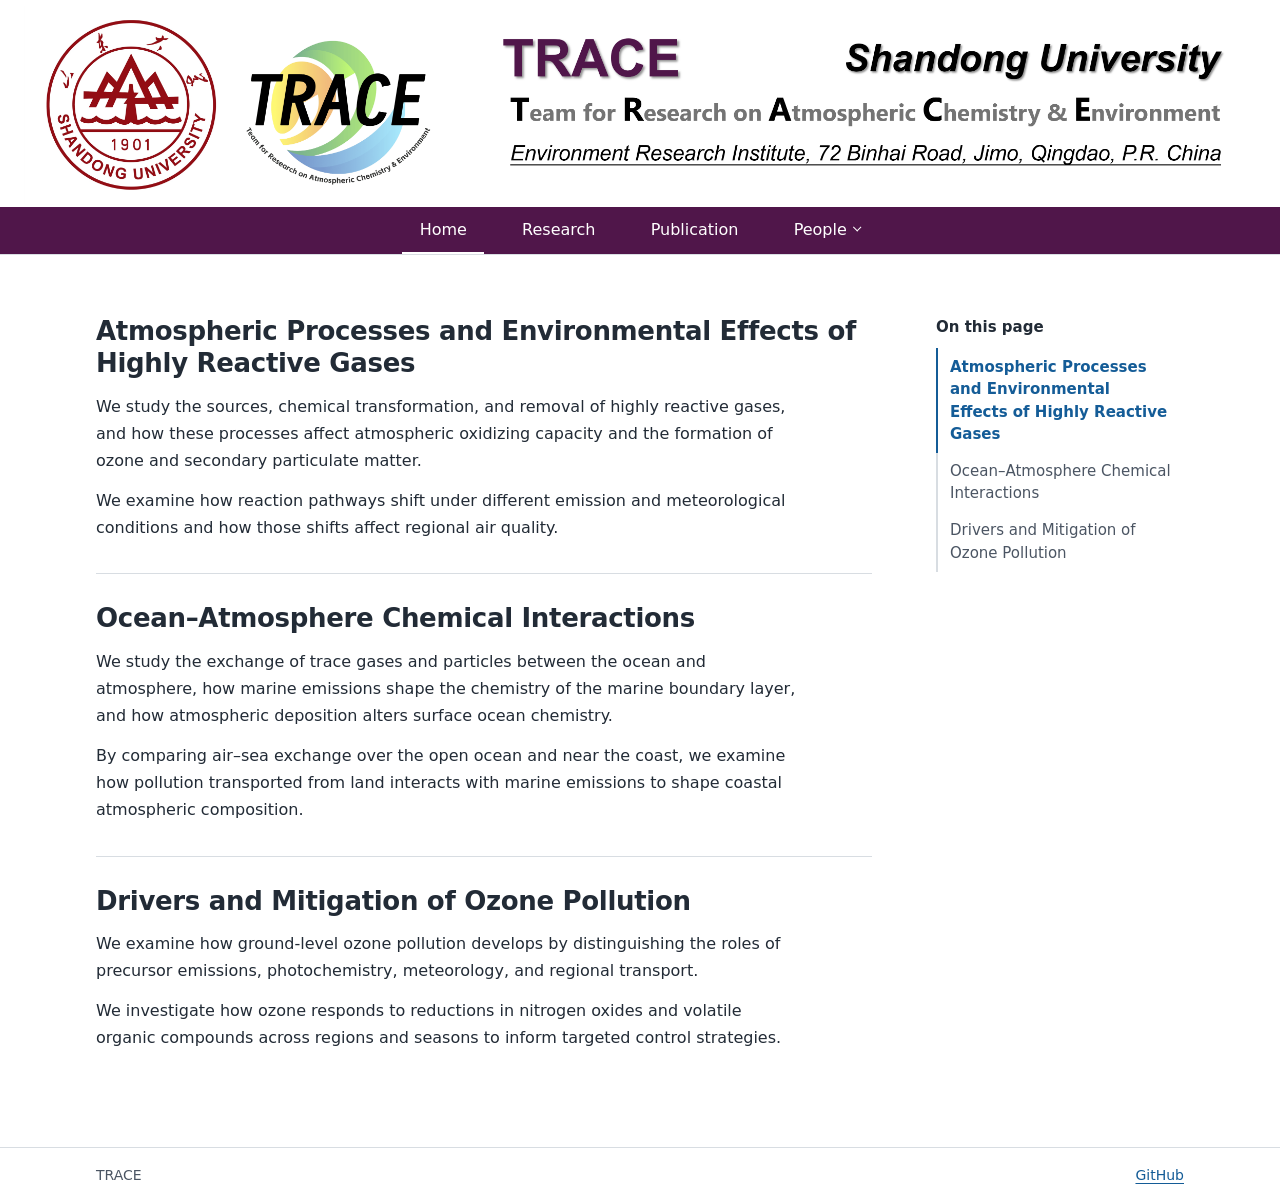
==== index.html @ aaafdc30 "Set the main navigation background to #50164A" ====
<!doctype html>
<html lang="en">
<head>
  <meta charset="utf-8">
  <meta name="viewport" content="width=device-width, initial-scale=1">
  <meta name="description" content="TRACE research on highly reactive gases, ocean–atmosphere chemical interactions, and the drivers and mitigation of ozone pollution.">
  <title>TRACE | Team for Research on Atmospheric Chemistry &amp; Environment</title>
  <link rel="stylesheet" href="./assets/site.css?v=17">
  <script src="./assets/navigation.js" defer></script>
</head>
<body>
  <a class="skip-link" href="#main">Skip to research topics</a>
  <header class="site-header">
    <div class="wrap masthead">
      <a class="brand" href="./">
        <img src="./assets/head.png?v=29a5ab8b" alt="TRACE at Shandong University. Team for Research on Atmospheric Chemistry &amp; Environment. Environment Research Institute, 72 Binhai Road, Jimo, Qingdao, China." width="4802" height="773">
      </a>
    </div>
    <nav class="site-nav" aria-label="Main navigation">
      <a href="./" aria-current="page">Home</a>
      <a href="./research/">Research</a>
      <a href="./publication/">Publication</a>
      <details class="people-menu">
        <summary>People</summary>
        <ul>
          <li><a href="./people/principal-investigator/">Principal Investigator</a></li>
          <li><a href="./people/faculty/">Faculty</a></li>
          <li><a href="./people/team-member/">Team Member</a></li>
          <li><a href="./people/alumni/">Alumni</a></li>
        </ul>
      </details>
    </nav>
  </header>

  <main id="main" class="wrap home-layout">
    <h1 class="visually-hidden">TRACE Research Topics</h1>
    <nav class="topic-nav" aria-labelledby="topic-nav-title">
      <p id="topic-nav-title">On this page</p>
      <ul>
        <li><a href="#reactive-gases" aria-current="location">Atmospheric Processes and Environmental Effects of Highly Reactive Gases</a></li>
        <li><a href="#ocean-atmosphere">Ocean–Atmosphere Chemical Interactions</a></li>
        <li><a href="#ozone">Drivers and Mitigation of Ozone Pollution</a></li>
      </ul>
    </nav>

    <div class="research-topics">
      <section id="reactive-gases" class="research-topic" aria-labelledby="reactive-gases-title">
        <h2 id="reactive-gases-title">Atmospheric Processes and Environmental Effects of Highly Reactive Gases</h2>
        <p>We study the sources, chemical transformation, and removal of highly reactive gases, and how these processes affect atmospheric oxidizing capacity and the formation of ozone and secondary particulate matter.</p>
        <p>We examine how reaction pathways shift under different emission and meteorological conditions and how those shifts affect regional air quality.</p>
      </section>

      <section id="ocean-atmosphere" class="research-topic" aria-labelledby="ocean-atmosphere-title">
        <h2 id="ocean-atmosphere-title">Ocean–Atmosphere Chemical Interactions</h2>
        <p>We study the exchange of trace gases and particles between the ocean and atmosphere, how marine emissions shape the chemistry of the marine boundary layer, and how atmospheric deposition alters surface ocean chemistry.</p>
        <p>By comparing air–sea exchange over the open ocean and near the coast, we examine how pollution transported from land interacts with marine emissions to shape coastal atmospheric composition.</p>
      </section>

      <section id="ozone" class="research-topic" aria-labelledby="ozone-title">
        <h2 id="ozone-title">Drivers and Mitigation of Ozone Pollution</h2>
        <p>We examine how ground-level ozone pollution develops by distinguishing the roles of precursor emissions, photochemistry, meteorology, and regional transport.</p>
        <p>We investigate how ozone responds to reductions in nitrogen oxides and volatile organic compounds across regions and seasons to inform targeted control strategies.</p>
      </section>
    </div>
  </main>

  <footer class="site-footer">
    <div class="wrap footer-inner"><span>TRACE</span><a href="https://github.com/Trace-sdu/trace-sdu.github.io">GitHub</a></div>
  </footer>

  <script>
    const topicLinks = [...document.querySelectorAll('.topic-nav a')];

    function selectTopic() {
      const current = topicLinks.find(link => link.hash === location.hash) ?? topicLinks[0];
      for (const link of topicLinks) {
        if (link === current) {
          link.setAttribute('aria-current', 'location');
        } else {
          link.removeAttribute('aria-current');
        }
      }
    }

    window.addEventListener('hashchange', selectTopic);
    selectTopic();
  </script>
</body>
</html>
---- assets/site.css ----
:root {
  color-scheme: light;
  --background: #fff;
  background-color: var(--background);
  --ink: #222b36;
  --muted: #4b5563;
  --link: #145c97;
  --rule: #d8dde2;
  --page-width: 68rem;
}

*, *::before, *::after { box-sizing: border-box; }

body {
  display: grid;
  grid-template-rows: auto 1fr auto;
  min-height: 100vh;
  min-height: 100svh;
  margin: 0;
  background-color: var(--background);
  color: var(--ink);
  font: 1rem/1.7 system-ui, sans-serif;
}

a { color: var(--link); text-underline-offset: .18em; }
a:hover { text-decoration-thickness: 2px; }
a:focus-visible { outline: 2px solid var(--link); outline-offset: 4px; }

.wrap { width: min(calc(100% - 3rem), var(--page-width)); margin-inline: auto; }

.skip-link {
  position: fixed;
  z-index: 1;
  top: .5rem;
  left: .5rem;
  padding: .5rem .75rem;
  background-color: var(--background);
  transform: translateY(-200%);
}
.skip-link:focus { transform: none; }

.visually-hidden {
  position: absolute;
  width: 1px;
  height: 1px;
  overflow: hidden;
  clip-path: inset(50%);
  white-space: nowrap;
}

.site-header { border-bottom: 1px solid var(--rule); }

.masthead {
  width: min(calc(100% - 3rem), 78rem);
  padding-block: .4rem .15rem;
}

.brand { display: block; }

.brand img {
  display: block;
  width: 100%;
  height: auto;
}

.site-nav {
  display: flex;
  flex-wrap: wrap;
  justify-content: center;
  gap: 0 clamp(.125rem, 2vw, 1.25rem);
  padding-inline: .5rem;
  background: #50164A;
}
.site-nav > a, .people-menu summary {
  padding: .55rem clamp(.4rem, 1.5vw, 1.1rem);
  border-bottom: 2px solid transparent;
  color: #fff;
  text-decoration: none;
}
.site-nav > a:hover, .site-nav > a[aria-current="page"],
.people-menu summary:hover, .people-menu[open] summary,
.people-menu:has(a[aria-current="page"]) summary {
  border-bottom-color: currentColor;
}

.people-menu { position: relative; }
.people-menu summary {
  display: flex;
  align-items: center;
  gap: .45rem;
  list-style: none;
  cursor: pointer;
}
.people-menu summary::-webkit-details-marker { display: none; }
.people-menu summary::after {
  content: "";
  width: .4rem;
  height: .4rem;
  border-right: 1px solid currentColor;
  border-bottom: 1px solid currentColor;
  transform: translateY(-.1rem) rotate(45deg);
}
.site-nav > a:focus-visible, .people-menu summary:focus-visible {
  outline: 2px solid #fff;
  outline-offset: -4px;
}
.people-menu ul {
  position: absolute;
  z-index: 2;
  inset-block-start: 100%;
  inset-inline-end: 0;
  min-width: max-content;
  margin: 0;
  padding: .25rem 0;
  border: 1px solid var(--rule);
  background: var(--background);
  list-style: none;
}
.people-menu li a {
  display: block;
  padding: .45rem .85rem;
  color: var(--ink);
  text-decoration: none;
}
.people-menu li a:hover, .people-menu li a[aria-current="page"] {
  color: var(--link);
  text-decoration: underline;
}
.people-menu li a:focus-visible { outline-offset: -2px; }

main { padding-block: clamp(2.25rem, 5vw, 3.75rem) clamp(3.5rem, 8vw, 6rem); }
h1, h2 { margin: 0; line-height: 1.25; }
h1 { font-size: clamp(1.85rem, 4vw, 2.45rem); letter-spacing: -.028em; }
h2 { font-size: 1.25rem; font-weight: 700; letter-spacing: -.012em; }
p { max-width: 68ch; margin: .8rem 0 0; }

.home-layout {
  display: grid;
  grid-template-columns: minmax(0, 1fr) minmax(12rem, 15.5rem);
  grid-template-areas: "topics index";
  gap: 2rem clamp(2rem, 5vw, 4rem);
  align-content: start;
  align-items: start;
}

.research-topics { grid-area: topics; }

.research-topic { scroll-margin-top: 1.5rem; }
.research-topic + .research-topic {
  margin-top: 2rem;
  padding-top: 1.75rem;
  border-top: 1px solid var(--rule);
}
.research-topic h2 { font-size: clamp(1.25rem, 2.5vw, 1.625rem); }
.research-topic p { max-width: 44rem; }
.research-topic:target h2 { color: var(--link); }

.topic-nav {
  grid-area: index;
  position: sticky;
  top: 1.5rem;
  font-size: .9375rem;
}
.topic-nav p { margin: 0 0 .5rem; font-weight: 700; }
.topic-nav ul { margin: 0; padding: 0; list-style: none; }
.topic-nav a {
  display: block;
  padding: .45rem .75rem;
  border-inline-start: 2px solid var(--rule);
  color: var(--muted);
  line-height: 1.5;
  text-decoration: none;
}
.topic-nav a:hover { color: var(--link); text-decoration: underline; }
.topic-nav a[aria-current="location"] {
  border-inline-start-color: var(--link);
  color: var(--link);
  font-weight: 650;
}

.content-section {
  max-width: 44rem;
  margin-top: 2rem;
  padding-top: 1.4rem;
  border-top: 1px solid var(--rule);
}

.content-section p { color: var(--muted); }

.profile-content { max-width: 52rem; margin-inline: auto; }

.profile-intro {
  display: grid;
  grid-template-columns: minmax(0, 1fr) clamp(6rem, 12vw, 9rem);
  align-items: start;
  gap: 1.5rem;
}
.profile-portrait { display: block; width: 100%; height: auto; }
.profile-role { margin-top: .6rem; font-weight: 650; }
.profile-affiliation { margin-top: .15rem; color: var(--muted); }
.profile-contact { margin: .9rem 0 0; }
.profile-contact > div { display: flex; flex-wrap: wrap; gap: 0 .75rem; }
.profile-contact dt { min-width: 6rem; font-weight: 650; }
.profile-contact dd, .profile-records dd { margin: 0; }

.profile-section {
  margin-top: 2rem;
  padding-top: 1.5rem;
  border-top: 1px solid var(--rule);
  scroll-margin-top: 1.5rem;
}
.profile-records { margin: .9rem 0 0; }
.profile-records > div {
  display: grid;
  grid-template-columns: minmax(6.25rem, 8rem) minmax(0, 1fr);
  gap: .75rem;
  margin-top: .45rem;
}
.profile-records dt { color: var(--muted); font-variant-numeric: tabular-nums; }
.profile-publications { margin-bottom: 0; padding-inline-start: 1.5rem; }
.profile-publications li { padding-inline-start: .2rem; }
.profile-publications li + li { margin-top: 1rem; }
.profile-publications p { max-width: none; margin-top: .1rem; color: var(--muted); }
.publication-title { font-weight: 650; }

.site-footer { border-top: 1px solid var(--rule); }

.footer-inner {
  display: flex;
  flex-wrap: wrap;
  justify-content: space-between;
  align-items: center;
  gap: .5rem 1rem;
  padding-block: 1rem;
  color: var(--muted);
  font-size: .875rem;
}

@media (max-width: 45rem) {
  .wrap { width: calc(100% - 2rem); }
  .site-nav > a, .people-menu summary, .people-menu li a { font-size: .875rem; }
  .home-layout {
    grid-template-columns: minmax(0, 1fr);
    grid-template-areas: "index" "topics";
  }
  .topic-nav { position: static; }
}

@media (max-width: 32rem) {
  .profile-intro { grid-template-columns: minmax(0, 1fr); }
  .profile-portrait { width: 8rem; }
}
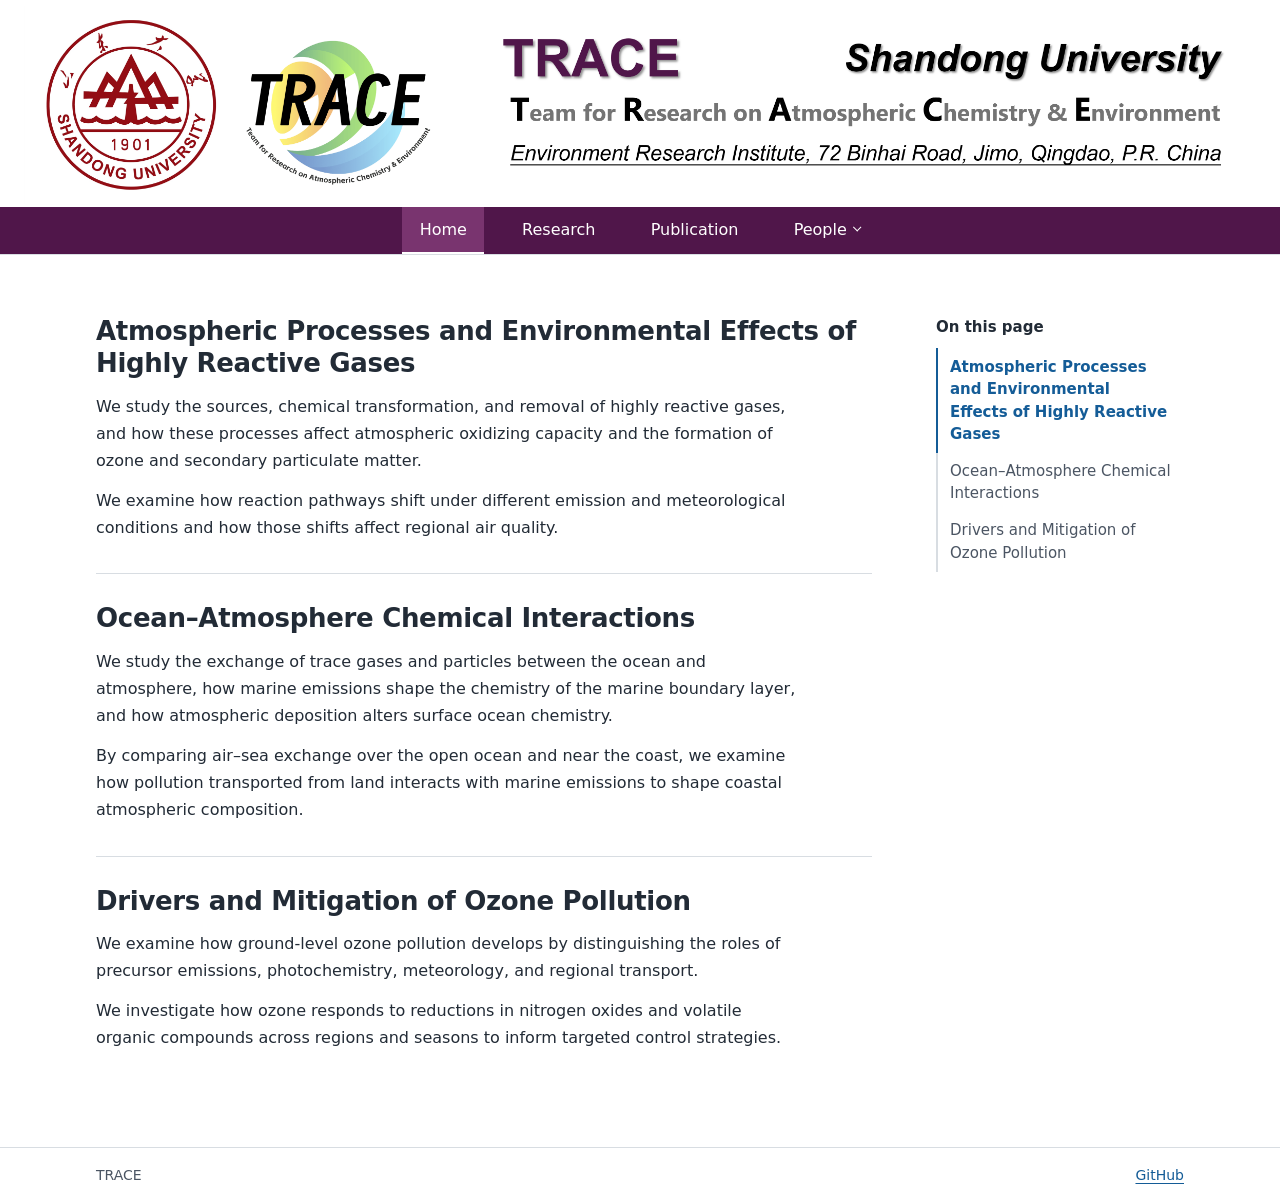
==== commit eca8bc23: "Highlight the current page in the main navigation" ====
--- a/index.html
+++ b/index.html
@@ -5,7 +5,7 @@
   <meta name="viewport" content="width=device-width, initial-scale=1">
   <meta name="description" content="TRACE research on highly reactive gases, ocean–atmosphere chemical interactions, and the drivers and mitigation of ozone pollution.">
   <title>TRACE | Team for Research on Atmospheric Chemistry &amp; Environment</title>
-  <link rel="stylesheet" href="./assets/site.css?v=17">
+  <link rel="stylesheet" href="./assets/site.css?v=18">
   <script src="./assets/navigation.js" defer></script>
 </head>
 <body>
--- a/assets/site.css
+++ b/assets/site.css
@@ -64,6 +64,7 @@
 }
 
 .site-nav {
+  --nav-current: #79346F;
   display: flex;
   flex-wrap: wrap;
   justify-content: center;
@@ -81,6 +82,10 @@
 .people-menu summary:hover, .people-menu[open] summary,
 .people-menu:has(a[aria-current="page"]) summary {
   border-bottom-color: currentColor;
+}
+
+.site-nav > a[aria-current="page"], .people-menu:has(a[aria-current="page"]) summary {
+  background: var(--nav-current);
 }
 
 .people-menu { position: relative; }
@@ -122,11 +127,16 @@
   color: var(--ink);
   text-decoration: none;
 }
-.people-menu li a:hover, .people-menu li a[aria-current="page"] {
+.people-menu li a:hover {
   color: var(--link);
   text-decoration: underline;
 }
+.people-menu li a[aria-current="page"] {
+  background: var(--nav-current);
+  color: #fff;
+}
 .people-menu li a:focus-visible { outline-offset: -2px; }
+.people-menu li a[aria-current="page"]:focus-visible { outline-color: #fff; }
 
 main { padding-block: clamp(2.25rem, 5vw, 3.75rem) clamp(3.5rem, 8vw, 6rem); }
 h1, h2 { margin: 0; line-height: 1.25; }
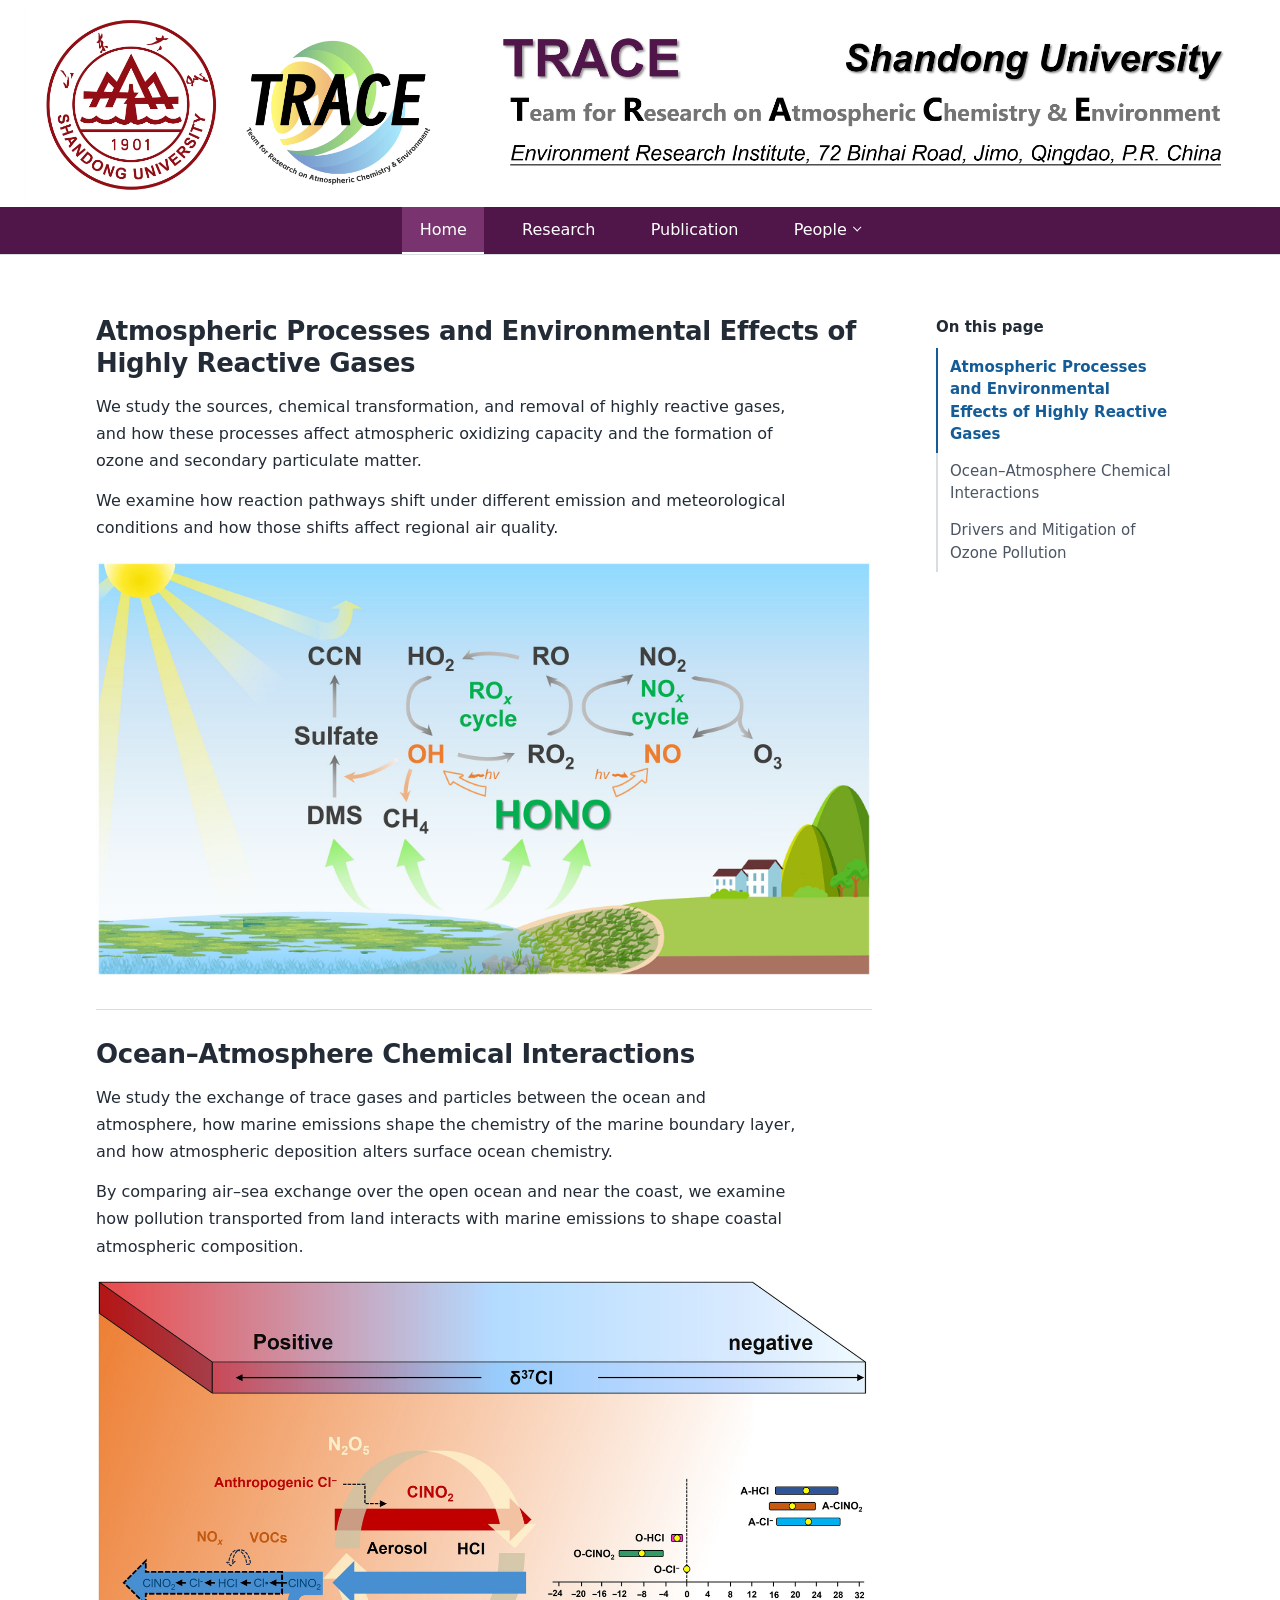
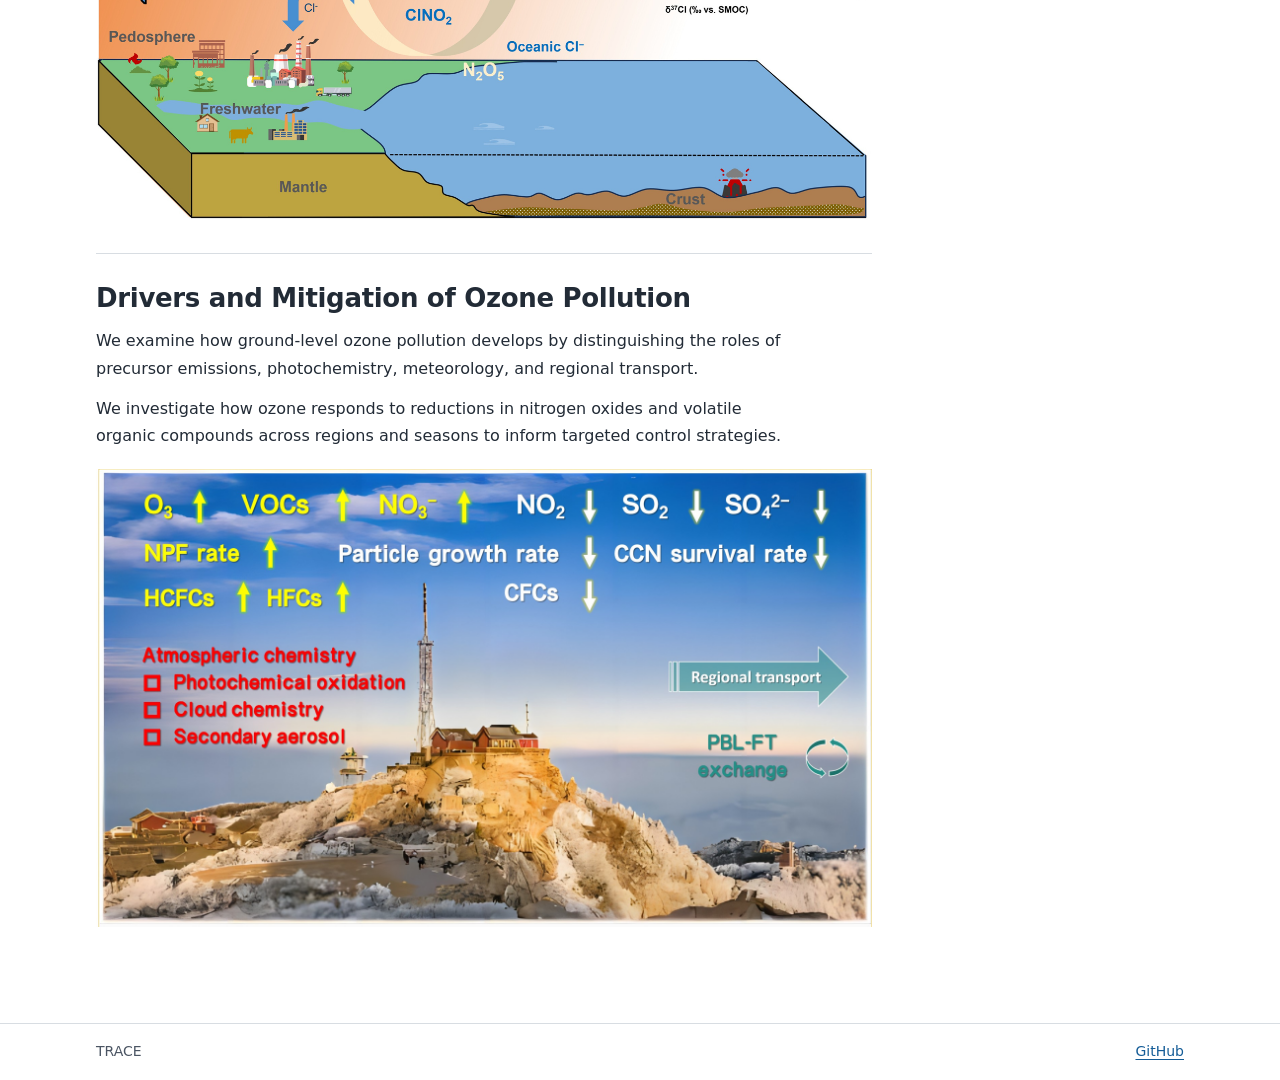
==== commit 70d760d0: "Add supplied figures to the three homepage research topics" ====
--- a/index.html
+++ b/index.html
@@ -5,7 +5,7 @@
   <meta name="viewport" content="width=device-width, initial-scale=1">
   <meta name="description" content="TRACE research on highly reactive gases, ocean–atmosphere chemical interactions, and the drivers and mitigation of ozone pollution.">
   <title>TRACE | Team for Research on Atmospheric Chemistry &amp; Environment</title>
-  <link rel="stylesheet" href="./assets/site.css?v=18">
+  <link rel="stylesheet" href="./assets/site.css?v=home-research-figures">
   <script src="./assets/navigation.js" defer></script>
 </head>
 <body>
@@ -48,18 +48,21 @@
         <h2 id="reactive-gases-title">Atmospheric Processes and Environmental Effects of Highly Reactive Gases</h2>
         <p>We study the sources, chemical transformation, and removal of highly reactive gases, and how these processes affect atmospheric oxidizing capacity and the formation of ozone and secondary particulate matter.</p>
         <p>We examine how reaction pathways shift under different emission and meteorological conditions and how those shifts affect regional air quality.</p>
+        <img class="research-figure" src="./assets/research/reactive.jpg" width="2100" height="1126" alt="Diagram of sunlight-driven reactions linking nitrous acid, reactive gases, ozone, and sulfate over coastal waters.">
       </section>
 
       <section id="ocean-atmosphere" class="research-topic" aria-labelledby="ocean-atmosphere-title">
         <h2 id="ocean-atmosphere-title">Ocean–Atmosphere Chemical Interactions</h2>
         <p>We study the exchange of trace gases and particles between the ocean and atmosphere, how marine emissions shape the chemistry of the marine boundary layer, and how atmospheric deposition alters surface ocean chemistry.</p>
         <p>By comparing air–sea exchange over the open ocean and near the coast, we examine how pollution transported from land interacts with marine emissions to shape coastal atmospheric composition.</p>
+        <img class="research-figure" src="./assets/research/HONO.jpg" width="3000" height="2093" alt="Diagram comparing chlorine isotope signatures and atmospheric reactions associated with oceanic and human sources of chloride." loading="lazy">
       </section>
 
       <section id="ozone" class="research-topic" aria-labelledby="ozone-title">
         <h2 id="ozone-title">Drivers and Mitigation of Ozone Pollution</h2>
         <p>We examine how ground-level ozone pollution develops by distinguishing the roles of precursor emissions, photochemistry, meteorology, and regional transport.</p>
         <p>We investigate how ozone responds to reductions in nitrogen oxides and volatile organic compounds across regions and seasons to inform targeted control strategies.</p>
+        <img class="research-figure" src="./assets/research/MountTai.png" width="1572" height="928" alt="Mount Tai monitoring site annotated with trends in ozone and other pollutants, changes in particle formation, and pathways of regional transport." loading="lazy">
       </section>
     </div>
   </main>
--- a/assets/site.css
+++ b/assets/site.css
@@ -80,11 +80,11 @@
 }
 .site-nav > a:hover, .site-nav > a[aria-current="page"],
 .people-menu summary:hover, .people-menu[open] summary,
-.people-menu:has(a[aria-current="page"]) summary {
+.people-menu:has(a[aria-current]) summary {
   border-bottom-color: currentColor;
 }
 
-.site-nav > a[aria-current="page"], .people-menu:has(a[aria-current="page"]) summary {
+.site-nav > a[aria-current="page"], .people-menu:has(a[aria-current]) summary {
   background: var(--nav-current);
 }
 
@@ -131,12 +131,12 @@
   color: var(--link);
   text-decoration: underline;
 }
-.people-menu li a[aria-current="page"] {
+.people-menu li a[aria-current] {
   background: var(--nav-current);
   color: #fff;
 }
 .people-menu li a:focus-visible { outline-offset: -2px; }
-.people-menu li a[aria-current="page"]:focus-visible { outline-color: #fff; }
+.people-menu li a[aria-current]:focus-visible { outline-color: #fff; }
 
 main { padding-block: clamp(2.25rem, 5vw, 3.75rem) clamp(3.5rem, 8vw, 6rem); }
 h1, h2 { margin: 0; line-height: 1.25; }
@@ -164,6 +164,7 @@
 .research-topic h2 { font-size: clamp(1.25rem, 2.5vw, 1.625rem); }
 .research-topic p { max-width: 44rem; }
 .research-topic:target h2 { color: var(--link); }
+.research-figure { display: block; width: 100%; height: auto; margin-top: 1.25rem; }
 
 .topic-nav {
   grid-area: index;
@@ -198,6 +199,7 @@
 .content-section p { color: var(--muted); }
 
 .profile-content { max-width: 52rem; margin-inline: auto; }
+.profile-parent { margin: 0 0 1rem; font-size: .9375rem; }
 
 .profile-intro {
   display: grid;
@@ -219,6 +221,8 @@
   border-top: 1px solid var(--rule);
   scroll-margin-top: 1.5rem;
 }
+#biography > p { max-width: none; }
+
 .profile-records { margin: .9rem 0 0; }
 .profile-records > div {
   display: grid;
@@ -232,6 +236,39 @@
 .profile-publications li + li { margin-top: 1rem; }
 .profile-publications p { max-width: none; margin-top: .1rem; color: var(--muted); }
 .publication-title { font-weight: 650; }
+
+.faculty-directory { margin-top: 1.75rem; }
+.faculty-profile {
+  display: grid;
+  grid-template-columns: clamp(9rem, 18vw, 13rem) minmax(0, 1fr);
+  align-items: start;
+  gap: clamp(1.5rem, 4vw, 3.5rem);
+  border-top: 1px solid var(--rule);
+  padding-block: 1.75rem;
+}
+.faculty-profile:last-child { padding-bottom: 0; }
+.faculty-portrait { display: block; width: 100%; height: auto; }
+.faculty-profile h2 { font-size: 1.5rem; }
+.faculty-profile p { max-width: none; }
+.faculty-position { margin-top: .6rem; font-weight: 650; }
+.faculty-email { margin-top: .15rem; }
+.faculty-email a { margin-inline-start: .35rem; }
+
+.team-section { max-width: none; }
+
+.member-profile {
+  display: grid;
+  grid-template-columns: clamp(5.75rem, 16vw, 7rem) minmax(0, 1fr);
+  align-items: start;
+  gap: clamp(.9rem, 2.5vw, 1.5rem);
+  margin-top: 1.5rem;
+}
+
+.member-profile figure { margin: 0; }
+.member-profile img { display: block; width: 100%; height: auto; }
+.member-profile figcaption { margin-top: .3rem; color: var(--muted); font-size: .75rem; line-height: 1.3; }
+.member-profile h3 { margin: 0; font-size: 1.125rem; }
+.member-profile p { margin-top: .25rem; max-width: none; }
 
 .site-footer { border-top: 1px solid var(--rule); }
 
@@ -259,5 +296,7 @@
 @media (max-width: 32rem) {
   .profile-intro { grid-template-columns: minmax(0, 1fr); }
   .profile-portrait { width: 8rem; }
-}
-
+  .faculty-profile { grid-template-columns: minmax(0, 1fr); gap: 1rem; }
+  .faculty-portrait { width: 9rem; }
+}
+
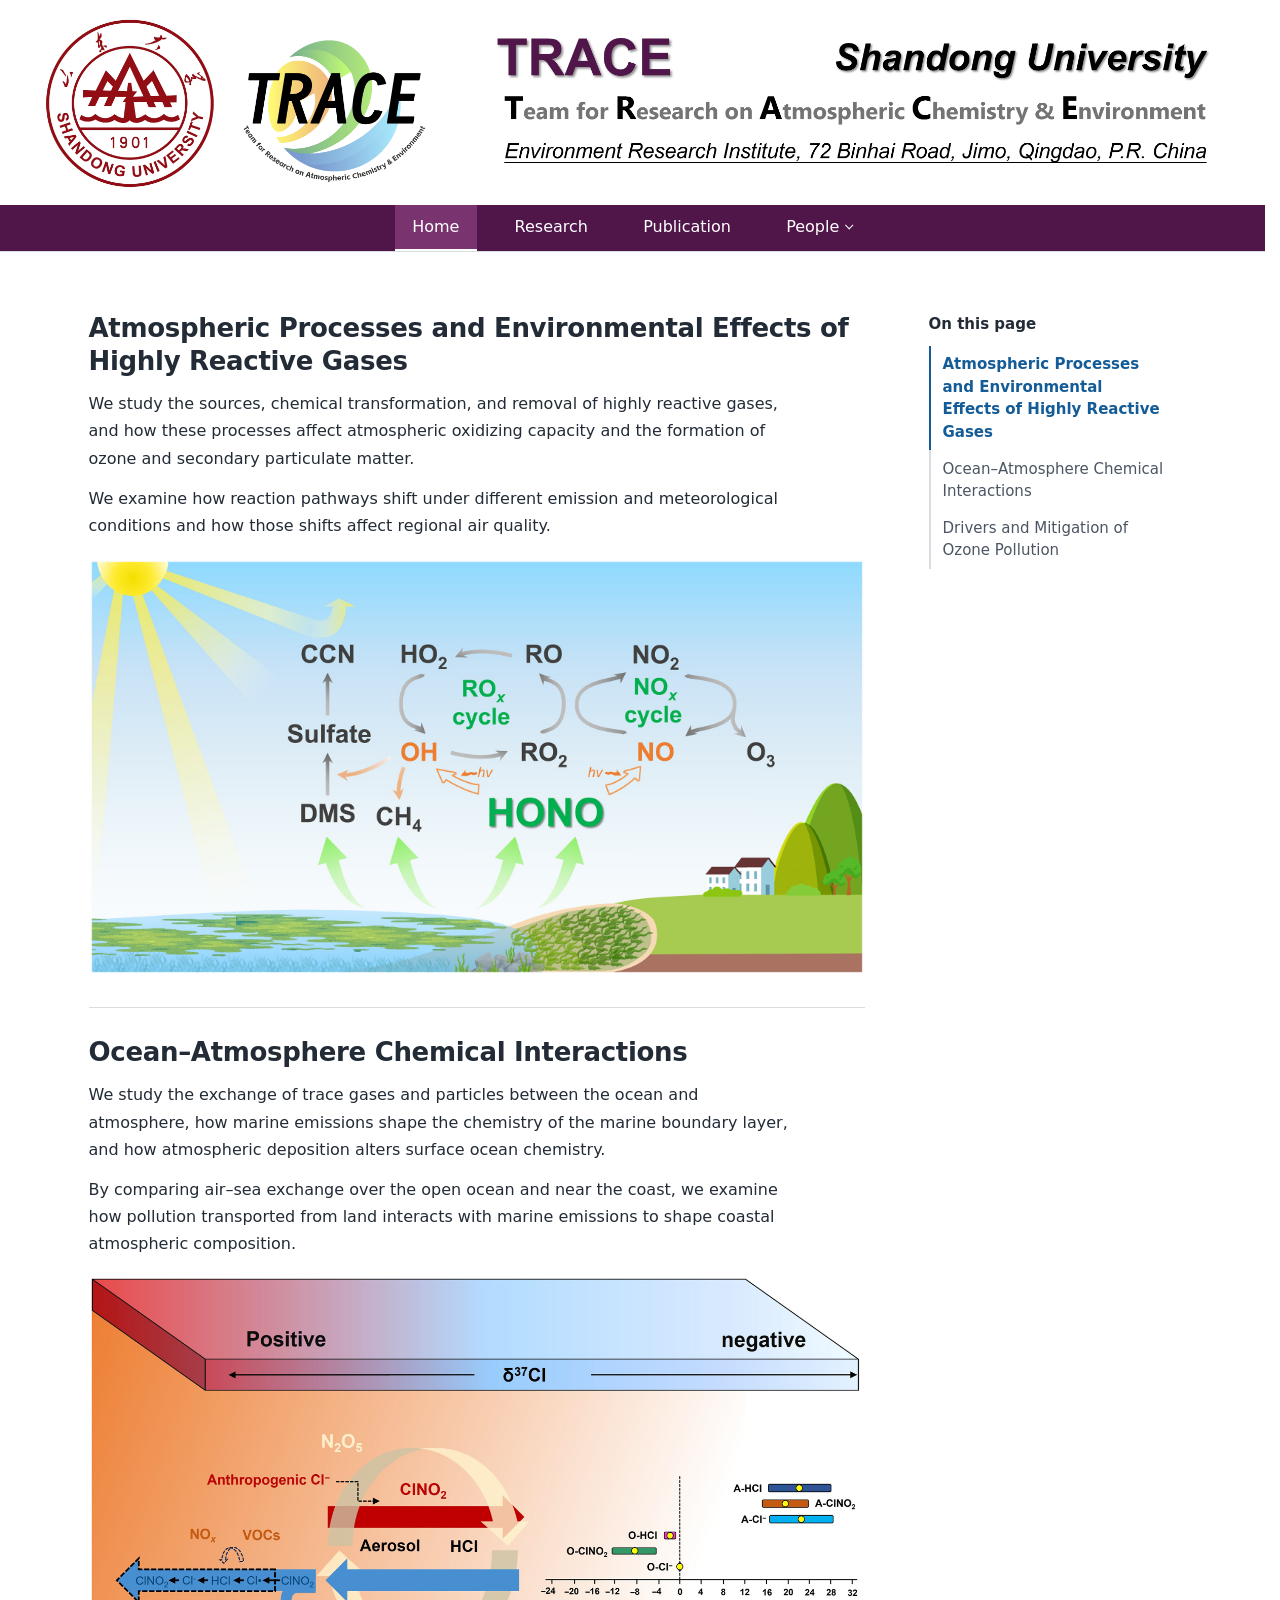
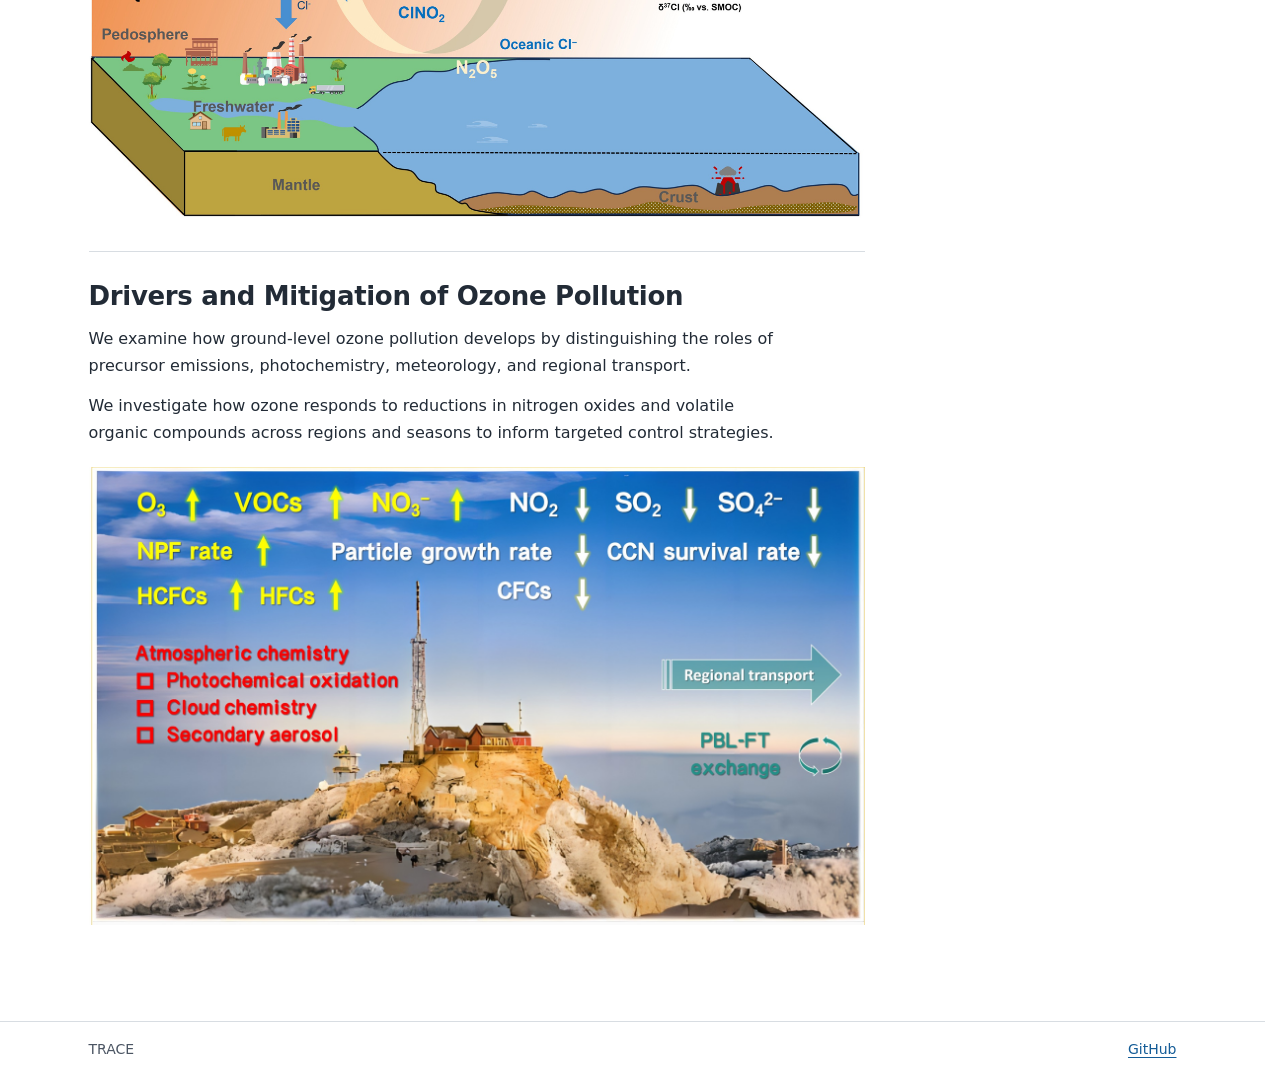
==== commit 5143da01: "Organize publication examples by year and stabilize page alignment" ====
--- a/index.html
+++ b/index.html
@@ -5,8 +5,8 @@
   <meta name="viewport" content="width=device-width, initial-scale=1">
   <meta name="description" content="TRACE research on highly reactive gases, ocean–atmosphere chemical interactions, and the drivers and mitigation of ozone pollution.">
   <title>TRACE | Team for Research on Atmospheric Chemistry &amp; Environment</title>
-  <link rel="stylesheet" href="./assets/site.css?v=home-research-figures">
-  <script src="./assets/navigation.js" defer></script>
+  <link rel="stylesheet" href="./assets/site.css?v=publication-years">
+  <script src="./assets/navigation.js?v=year-navigation" defer></script>
 </head>
 <body>
   <a class="skip-link" href="#main">Skip to research topics</a>
@@ -71,22 +71,5 @@
     <div class="wrap footer-inner"><span>TRACE</span><a href="https://github.com/Trace-sdu/trace-sdu.github.io">GitHub</a></div>
   </footer>
 
-  <script>
-    const topicLinks = [...document.querySelectorAll('.topic-nav a')];
-
-    function selectTopic() {
-      const current = topicLinks.find(link => link.hash === location.hash) ?? topicLinks[0];
-      for (const link of topicLinks) {
-        if (link === current) {
-          link.setAttribute('aria-current', 'location');
-        } else {
-          link.removeAttribute('aria-current');
-        }
-      }
-    }
-
-    window.addEventListener('hashchange', selectTopic);
-    selectTopic();
-  </script>
 </body>
 </html>
--- a/assets/site.css
+++ b/assets/site.css
@@ -1,5 +1,6 @@
 :root {
   color-scheme: light;
+  scrollbar-gutter: stable;
   --background: #fff;
   background-color: var(--background);
   --ink: #222b36;
@@ -144,13 +145,17 @@
 h2 { font-size: 1.25rem; font-weight: 700; letter-spacing: -.012em; }
 p { max-width: 68ch; margin: .8rem 0 0; }
 
-.home-layout {
-  display: grid;
-  grid-template-columns: minmax(0, 1fr) minmax(12rem, 15.5rem);
-  grid-template-areas: "topics index";
+.home-layout,
+.publication-layout {
+  display: grid;
   gap: 2rem clamp(2rem, 5vw, 4rem);
   align-content: start;
   align-items: start;
+}
+
+.home-layout {
+  grid-template-columns: minmax(0, 1fr) minmax(12rem, 15.5rem);
+  grid-template-areas: "topics index";
 }
 
 .research-topics { grid-area: topics; }
@@ -198,6 +203,35 @@
 
 .content-section p { color: var(--muted); }
 
+.research-highlight { max-width: 52rem; }
+.research-highlight > p { max-width: none; }
+.research-highlight h3 { margin: 1.25rem 0 0; font-size: 1rem; }
+.research-papers { margin: .45rem 0 0; padding-inline-start: 1.25rem; }
+.research-papers li + li { margin-top: .4rem; }
+
+.publication-sample { color: var(--muted); }
+
+.publication-layout {
+  grid-template-columns: minmax(0, 1fr) minmax(7.5rem, 10rem);
+  grid-template-areas: "years index";
+  margin-top: 1.75rem;
+}
+
+.publication-years { grid-area: years; }
+
+.publication-year {
+  padding-top: 1.2rem;
+  border-top: 1px solid var(--rule);
+  scroll-margin-top: 1.5rem;
+}
+
+.publication-year + .publication-year { margin-top: 2rem; }
+.publication-year h2 { font-size: clamp(1.35rem, 3vw, 1.7rem); }
+.publication-year:target h2 { color: var(--link); }
+.publication-year h3 { margin: 1rem 0 0; font-size: 1rem; }
+.publication-list { margin: .55rem 0 0; padding-inline-start: 1.25rem; }
+.publication-list li + li { margin-top: .55rem; }
+
 .profile-content { max-width: 52rem; margin-inline: auto; }
 .profile-parent { margin: 0 0 1rem; font-size: .9375rem; }
 
@@ -290,7 +324,14 @@
     grid-template-columns: minmax(0, 1fr);
     grid-template-areas: "index" "topics";
   }
+  .publication-layout {
+    grid-template-columns: minmax(0, 1fr);
+    grid-template-areas: "index" "years";
+  }
   .topic-nav { position: static; }
+  .year-nav ul { display: flex; flex-wrap: wrap; gap: .2rem .35rem; }
+  .year-nav a { border-inline-start: 0; border-bottom: 2px solid var(--rule); }
+  .year-nav a[aria-current="location"] { border-bottom-color: var(--link); }
 }
 
 @media (max-width: 32rem) {
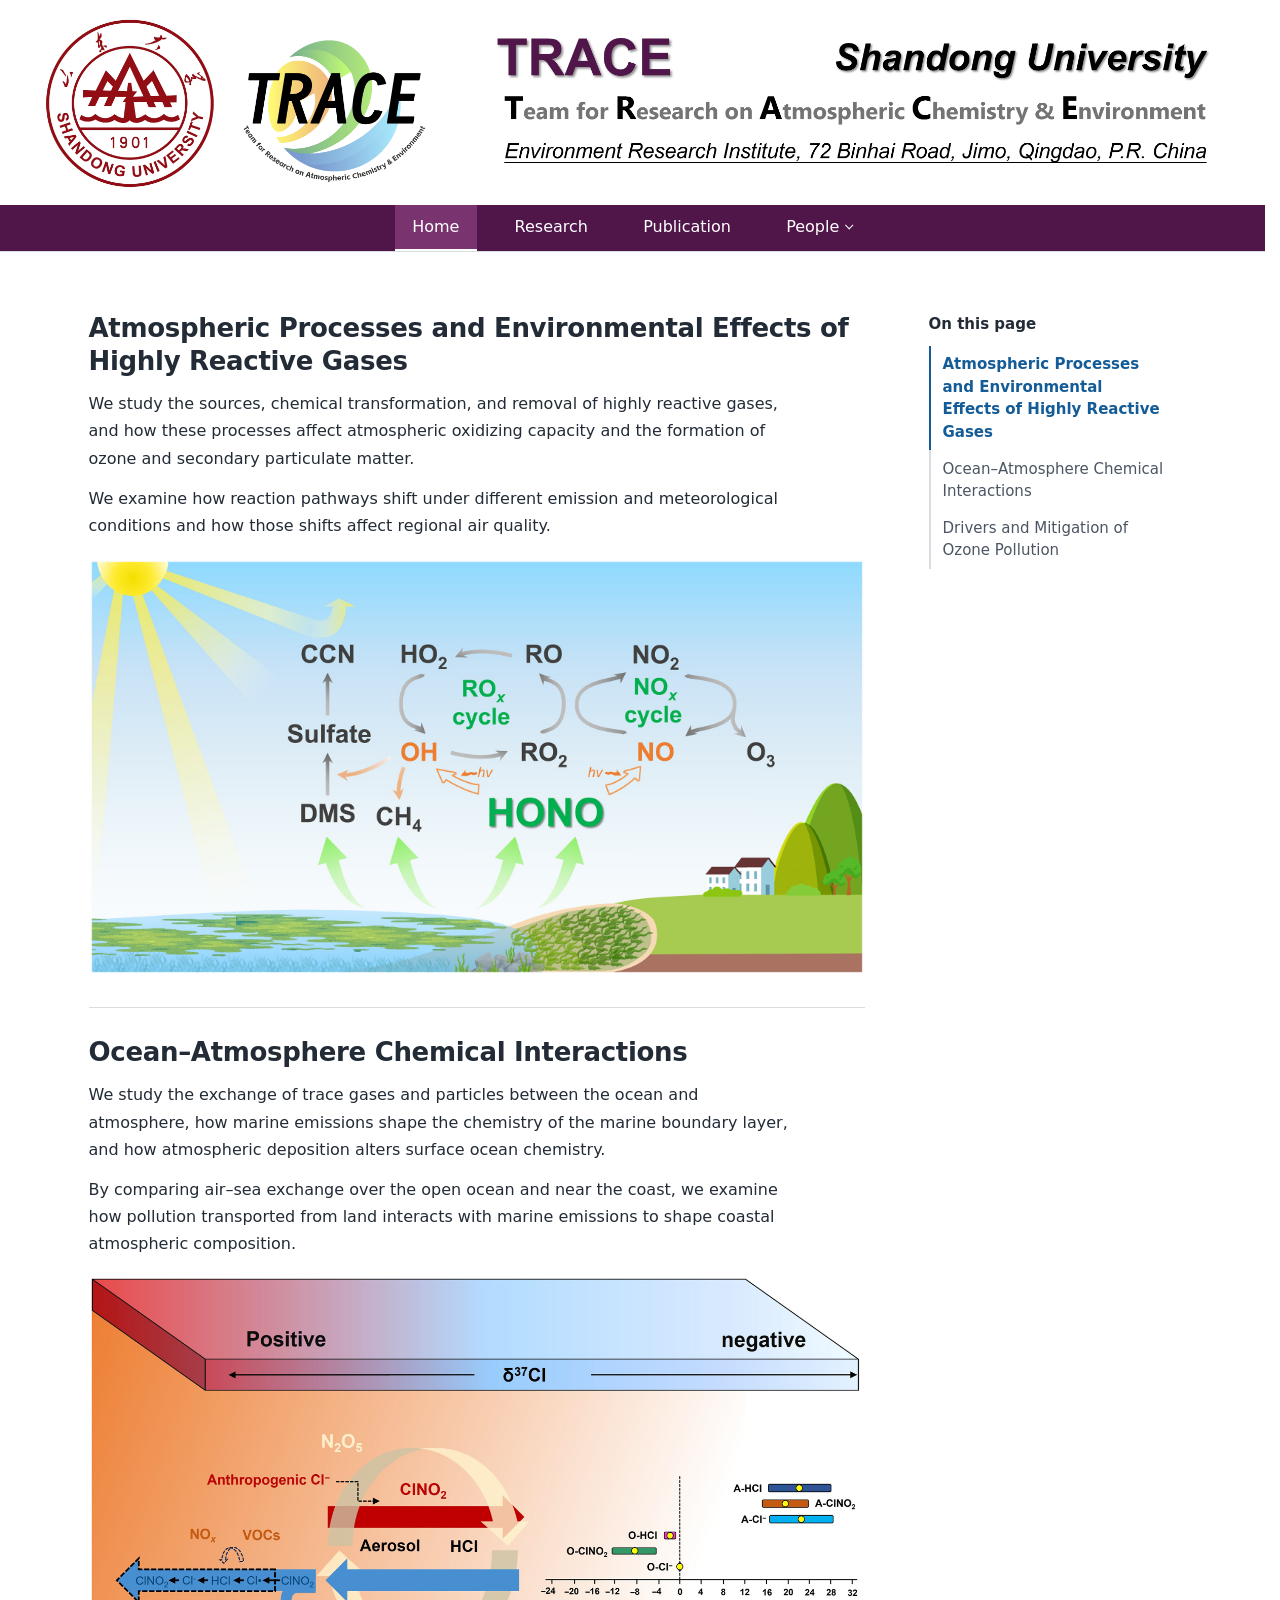
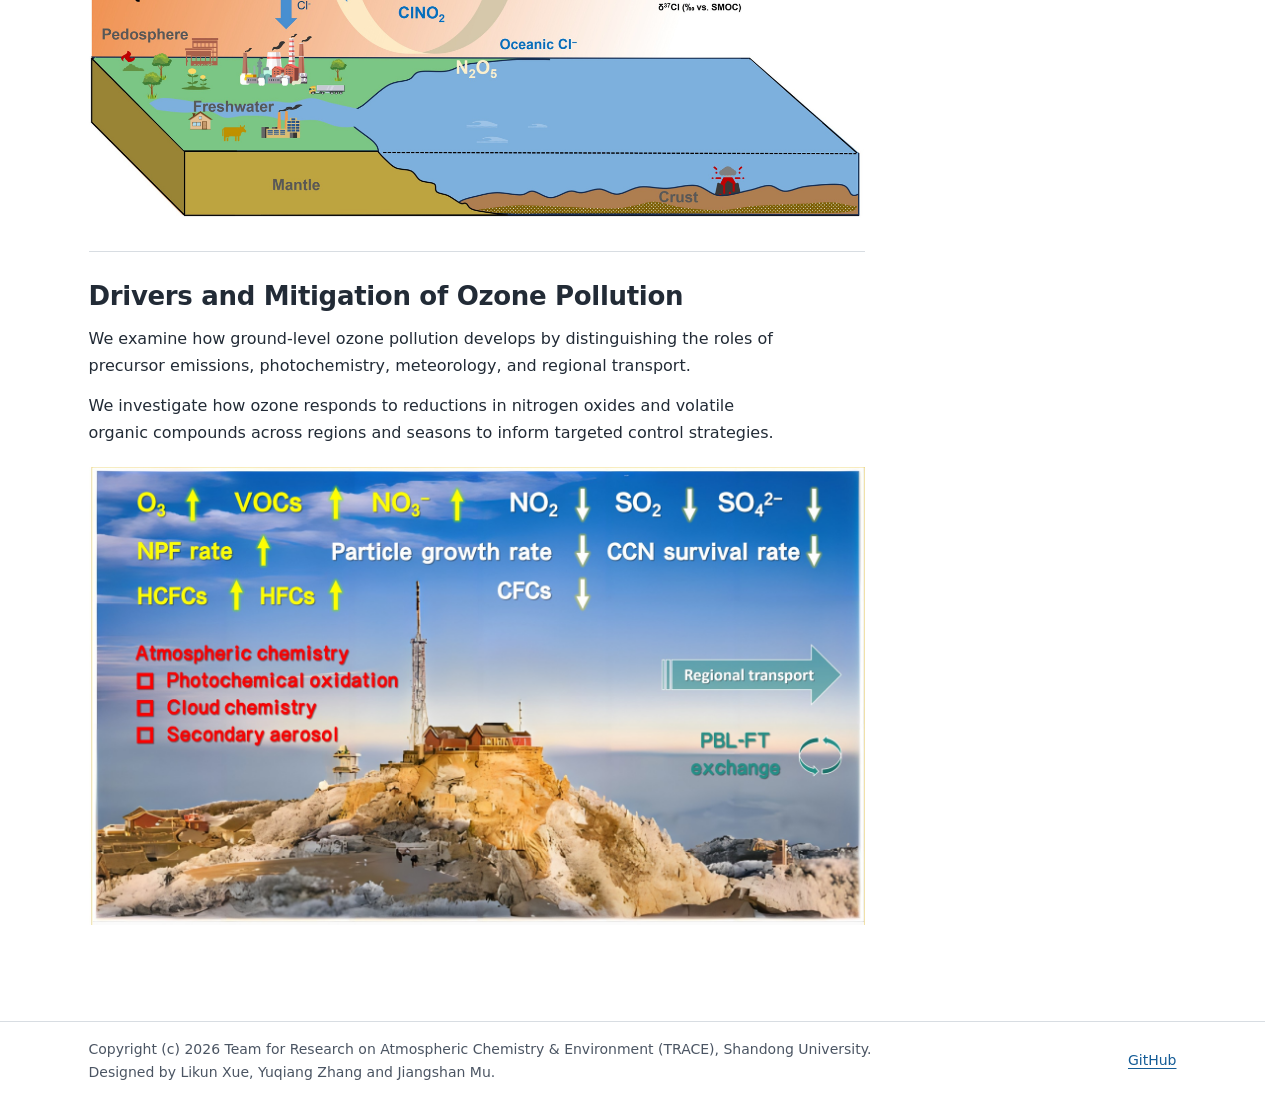
==== commit 9bfdbd98: "Add TRACE copyright and website design credits" ====
--- a/index.html
+++ b/index.html
@@ -68,7 +68,11 @@
   </main>
 
   <footer class="site-footer">
-    <div class="wrap footer-inner"><span>TRACE</span><a href="https://github.com/Trace-sdu/trace-sdu.github.io">GitHub</a></div>
+    <div class="wrap footer-inner">
+      <span>Copyright (c) 2026 Team for Research on Atmospheric Chemistry &amp; Environment (TRACE), Shandong University.<br>
+        Designed by Likun Xue, Yuqiang Zhang and Jiangshan Mu.</span>
+      <a href="https://github.com/Trace-sdu/trace-sdu.github.io">GitHub</a>
+    </div>
   </footer>
 
 </body>
--- a/assets/site.css
+++ b/assets/site.css
@@ -203,11 +203,32 @@
 
 .content-section p { color: var(--muted); }
 
-.research-highlight { max-width: 52rem; }
-.research-highlight > p { max-width: none; }
-.research-highlight h3 { margin: 1.25rem 0 0; font-size: 1rem; }
-.research-papers { margin: .45rem 0 0; padding-inline-start: 1.25rem; }
-.research-papers li + li { margin-top: .4rem; }
+.research-overview { margin-top: 1.65rem; }
+.research-overview section + section { margin-top: 1.6rem; }
+.research-overview h2 { text-decoration: underline; text-underline-offset: .15em; }
+.research-overview p { max-width: none; }
+.research-overview ol { margin: .8rem 0 0; padding-inline-start: 1.4rem; }
+.research-overview li + li { margin-top: .2rem; }
+
+.research-highlight { max-width: none; }
+.research-highlight h2 { color: #88254f; font-size: clamp(1.35rem, 2.5vw, 1.65rem); }
+
+.research-study {
+  display: grid;
+  grid-template-columns: minmax(0, 1fr) minmax(0, 38%);
+  align-items: start;
+  gap: clamp(1.25rem, 3vw, 2.75rem);
+  margin-top: 1.9rem;
+}
+
+.research-study h3, .research-references-title { margin: 0; font-size: 1.1rem; line-height: 1.4; }
+.research-study p { max-width: none; margin-top: .65rem; }
+.research-study-figure { margin: 0; }
+.research-study-figure img { display: block; width: 100%; height: auto; }
+.research-study-figure figcaption { margin-top: .45rem; color: var(--muted); font-size: .875rem; line-height: 1.45; }
+.research-references-title { margin-top: 1.75rem; }
+.research-papers { margin: .45rem 0 0; padding: 0; color: var(--muted); font-size: .9375rem; list-style: none; }
+.research-papers li + li { margin-top: .3rem; }
 
 .publication-sample { color: var(--muted); }
 
@@ -303,6 +324,28 @@
 .member-profile figcaption { margin-top: .3rem; color: var(--muted); font-size: .75rem; line-height: 1.3; }
 .member-profile h3 { margin: 0; font-size: 1.125rem; }
 .member-profile p { margin-top: .25rem; max-width: none; }
+.member-year { color: var(--muted); font-weight: 400; white-space: nowrap; }
+
+.alumni-table {
+  width: 100%;
+  margin-top: 1.5rem;
+  border-top: 1px solid var(--rule);
+  border-collapse: collapse;
+  table-layout: fixed;
+}
+
+.alumni-table th, .alumni-table td {
+  padding: .7rem .65rem;
+  border-bottom: 1px solid var(--rule);
+  text-align: start;
+  vertical-align: top;
+  overflow-wrap: break-word;
+}
+
+.alumni-table th:first-child { width: 23%; }
+.alumni-table th:nth-child(2) { width: 38%; }
+.alumni-table tbody th { font-weight: 650; }
+.alumni-term { color: var(--muted); white-space: nowrap; font-variant-numeric: tabular-nums; }
 
 .site-footer { border-top: 1px solid var(--rule); }
 
@@ -315,6 +358,10 @@
   padding-block: 1rem;
   color: var(--muted);
   font-size: .875rem;
+}
+
+@media (max-width: 48rem) {
+  .research-study { grid-template-columns: minmax(0, 1fr); gap: .9rem; }
 }
 
 @media (max-width: 45rem) {
@@ -339,5 +386,7 @@
   .profile-portrait { width: 8rem; }
   .faculty-profile { grid-template-columns: minmax(0, 1fr); gap: 1rem; }
   .faculty-portrait { width: 9rem; }
-}
-
+  .alumni-table th, .alumni-table td { padding: .55rem .35rem; font-size: .875rem; }
+  .alumni-table th:first-child { width: 26%; }
+}
+
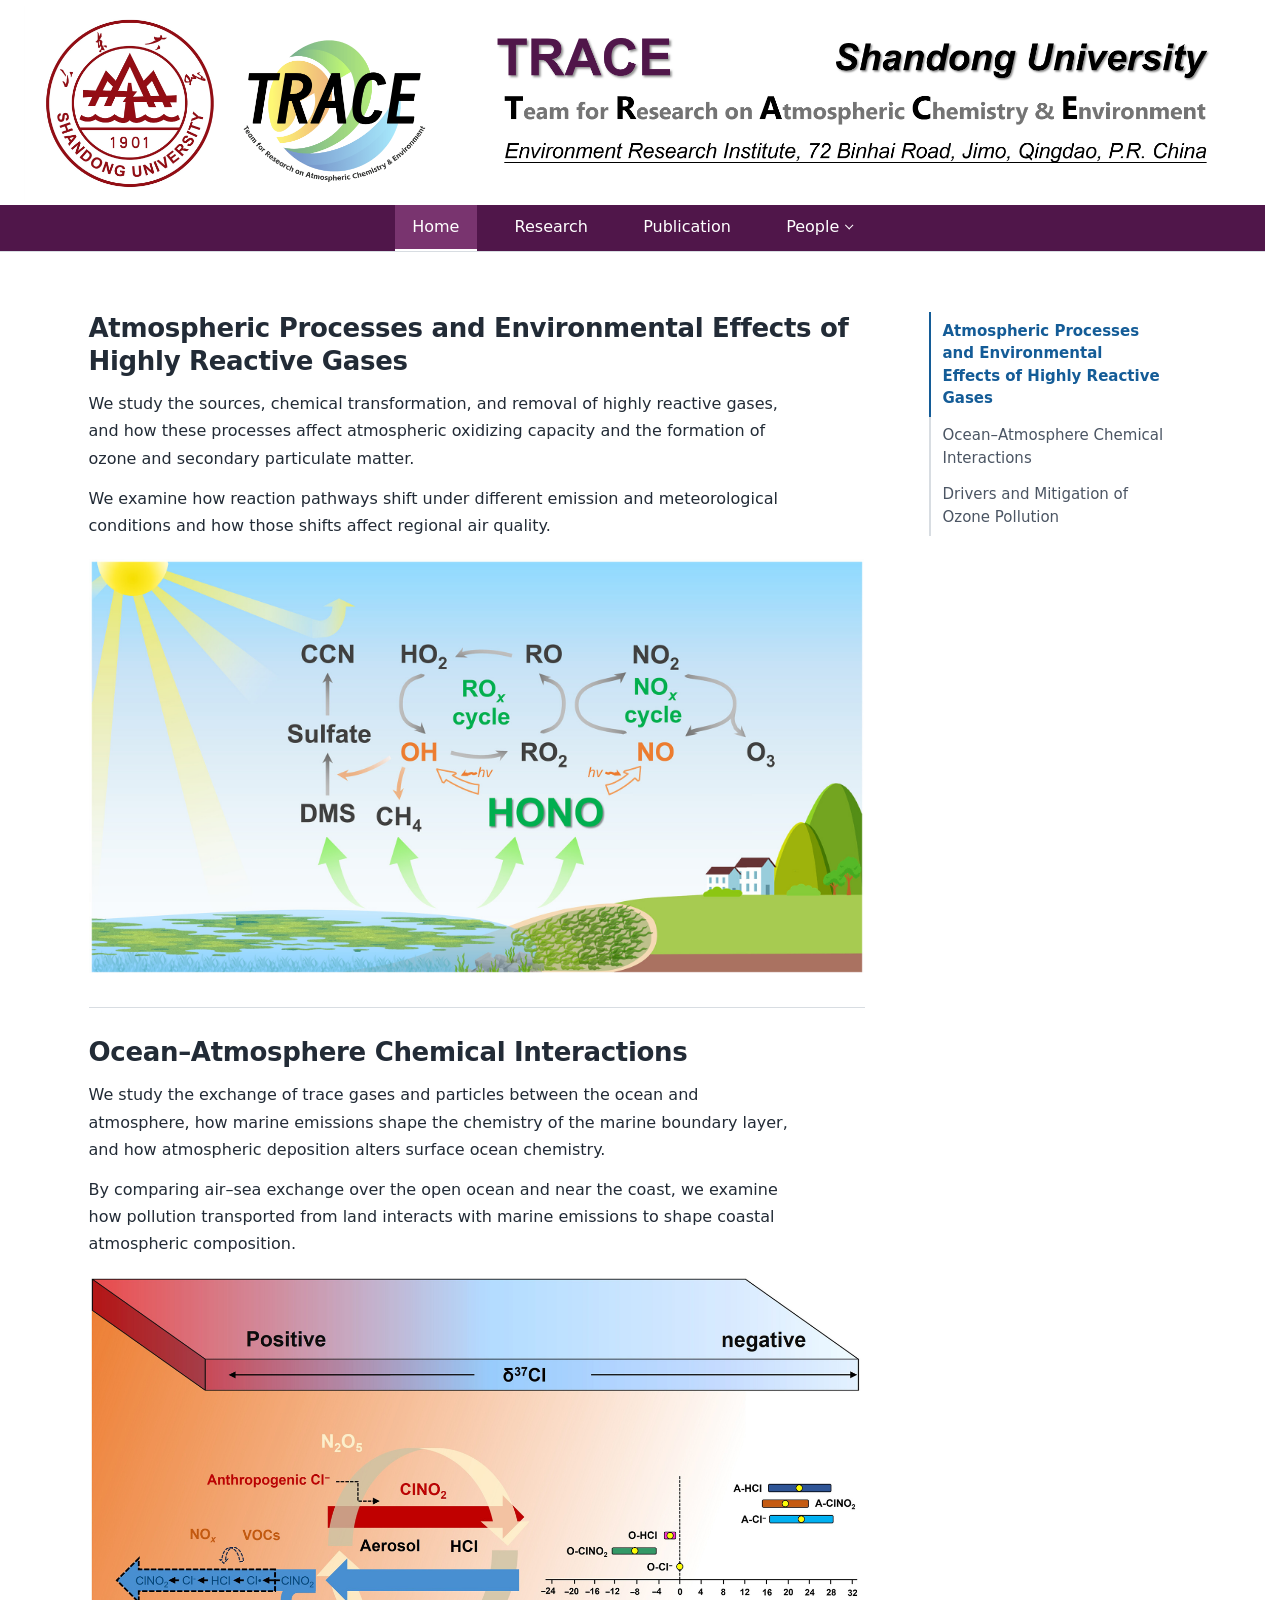
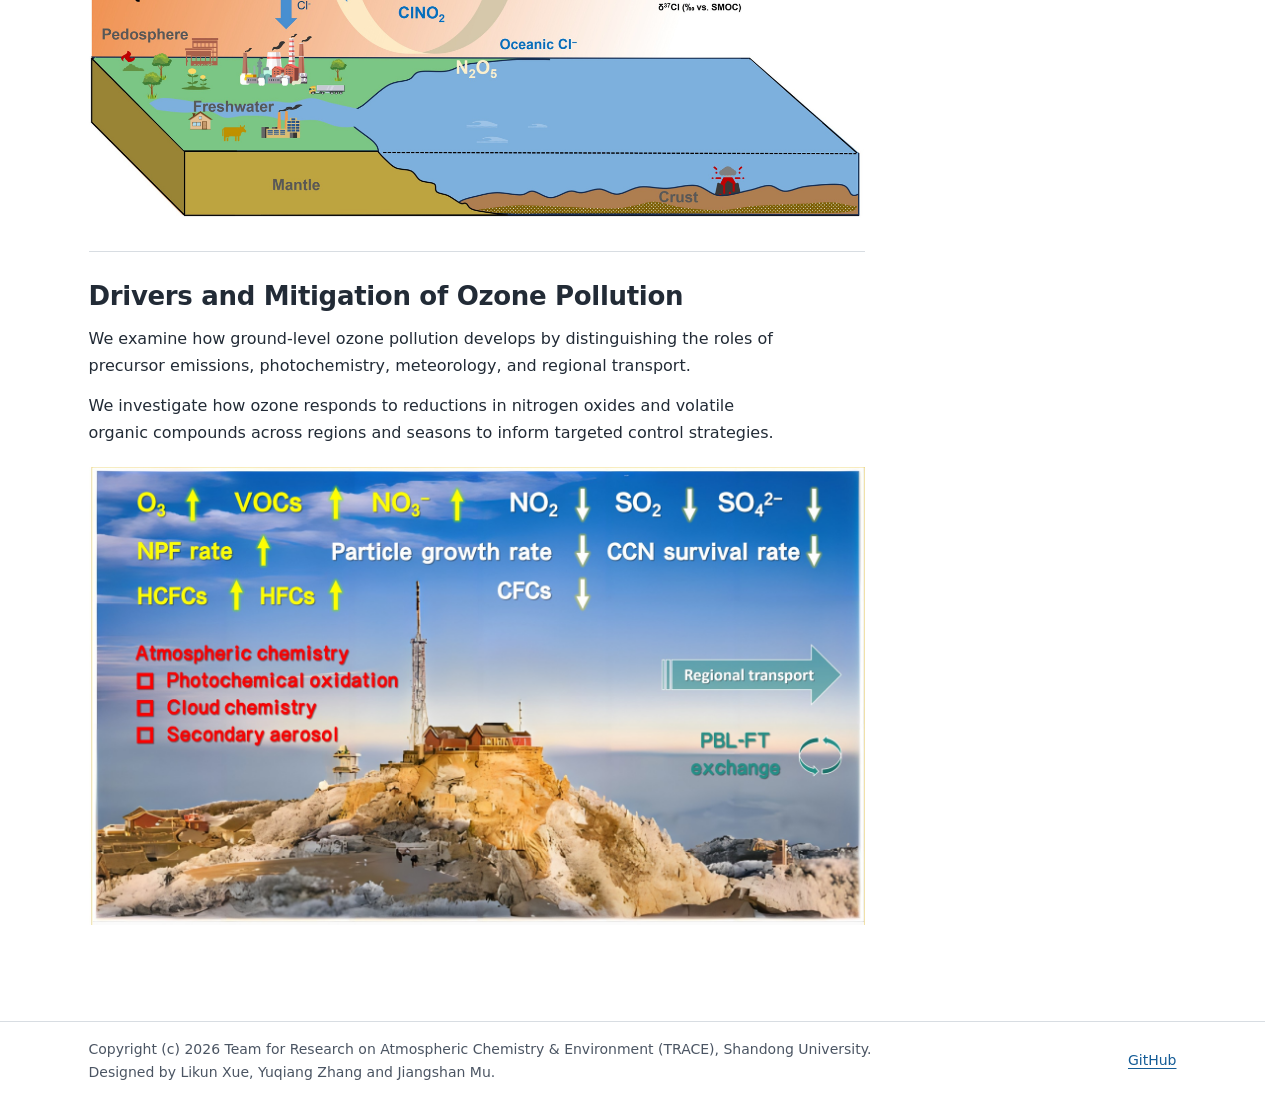
==== commit 84ddf5e6: "Remove the visible home page topic navigation heading" ====
--- a/index.html
+++ b/index.html
@@ -34,8 +34,7 @@
 
   <main id="main" class="wrap home-layout">
     <h1 class="visually-hidden">TRACE Research Topics</h1>
-    <nav class="topic-nav" aria-labelledby="topic-nav-title">
-      <p id="topic-nav-title">On this page</p>
+    <nav class="topic-nav" aria-label="Research topics">
       <ul>
         <li><a href="#reactive-gases" aria-current="location">Atmospheric Processes and Environmental Effects of Highly Reactive Gases</a></li>
         <li><a href="#ocean-atmosphere">Ocean–Atmosphere Chemical Interactions</a></li>
